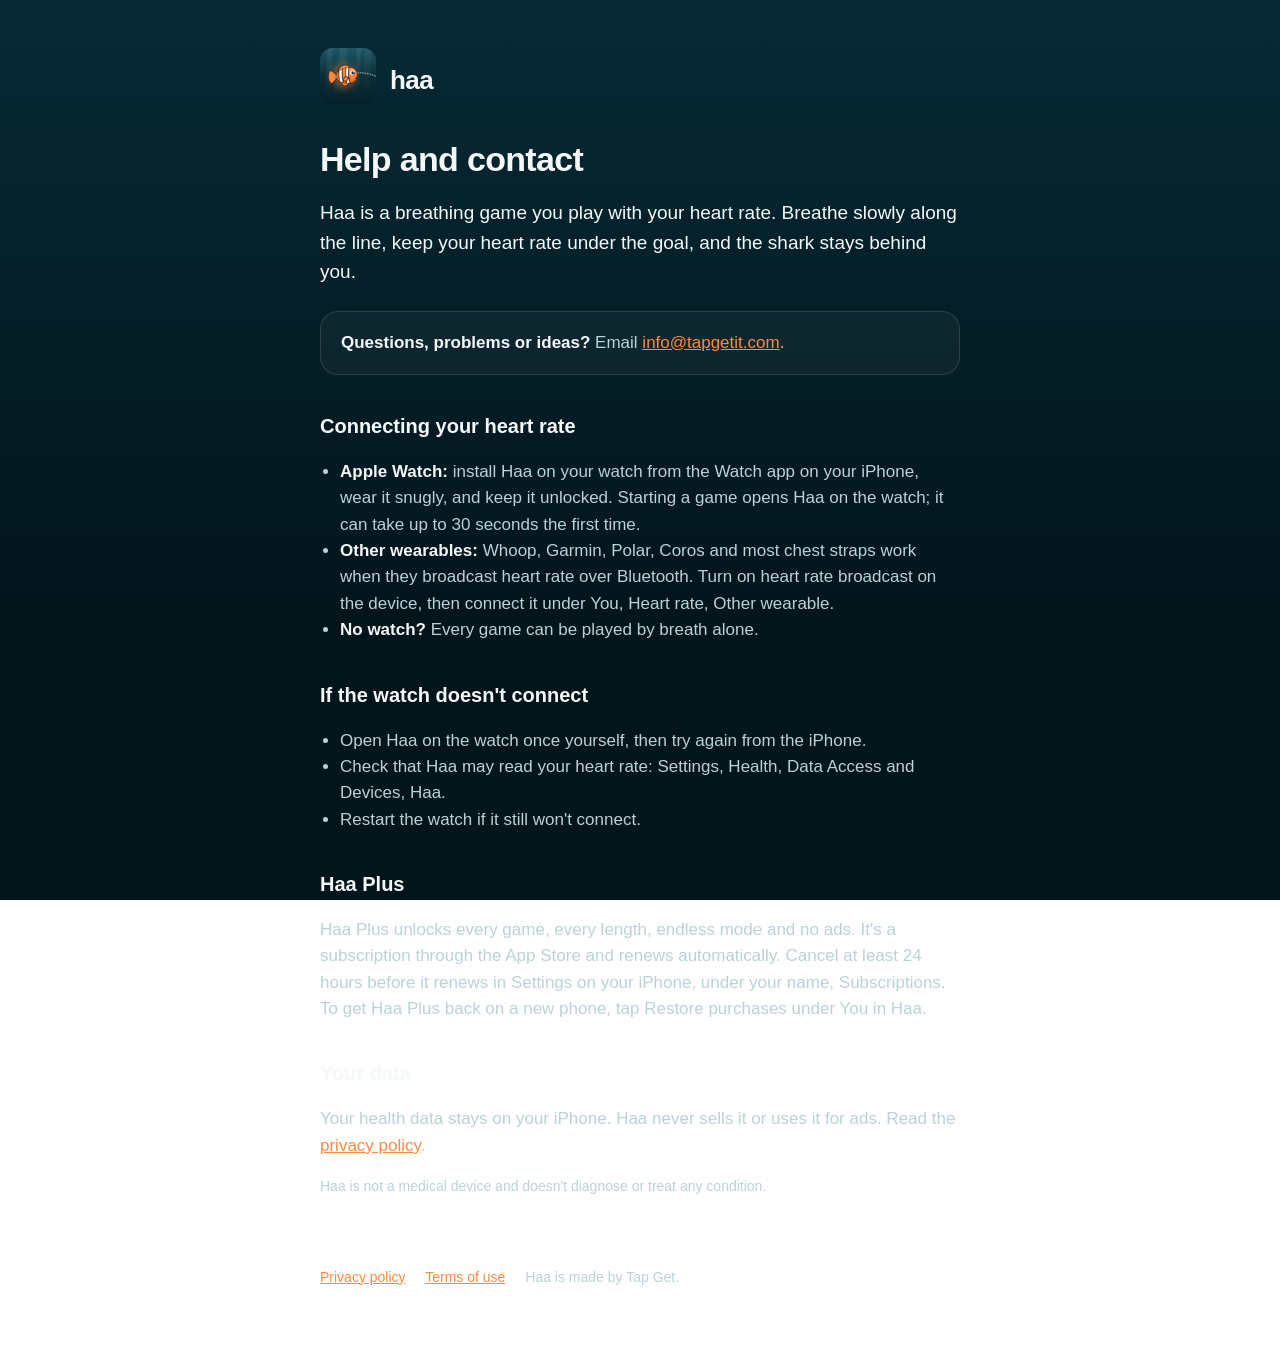
==== index.html @ 4bebead8 "Haa help, contact and privacy policy Co-Authored-By: Claude Opus 5.5 <noreply@anthropic.com>" ====
<!doctype html>
<html lang="en-GB">
<head>
<meta charset="utf-8">
<meta name="viewport" content="width=device-width, initial-scale=1">
<title>Haa: help and contact</title>
<meta name="description" content="Haa is a breathing game you play with your heart rate. Help, questions and contact.">
<link rel="icon" href="icon.png">
<link rel="apple-touch-icon" href="icon.png">
<link rel="stylesheet" href="style.css">
</head>
<body>
<main>
  <header><a href="./"><img src="icon.png" alt=""></a><a href="./" class="name">haa</a></header>

  <h1>Help and contact</h1>
  <p class="lead">Haa is a breathing game you play with your heart rate. Breathe slowly along the line, keep your heart rate under the goal, and the shark stays behind you.</p>

  <div class="card">
    <p><strong>Questions, problems or ideas?</strong> Email <a href="mailto:info@tapgetit.com">info@tapgetit.com</a>.</p>
  </div>

  <h2>Connecting your heart rate</h2>
  <ul>
    <li><strong>Apple Watch:</strong> install Haa on your watch from the Watch app on your iPhone, wear it snugly, and keep it unlocked. Starting a game opens Haa on the watch; it can take up to 30 seconds the first time.</li>
    <li><strong>Other wearables:</strong> Whoop, Garmin, Polar, Coros and most chest straps work when they broadcast heart rate over Bluetooth. Turn on heart rate broadcast on the device, then connect it under You, Heart rate, Other wearable.</li>
    <li><strong>No watch?</strong> Every game can be played by breath alone.</li>
  </ul>

  <h2>If the watch doesn't connect</h2>
  <ul>
    <li>Open Haa on the watch once yourself, then try again from the iPhone.</li>
    <li>Check that Haa may read your heart rate: Settings, Health, Data Access and Devices, Haa.</li>
    <li>Restart the watch if it still won't connect.</li>
  </ul>

  <h2>Haa Plus</h2>
  <p>Haa Plus unlocks every game, every length, endless mode and no ads. It's a subscription through the App Store and renews automatically. Cancel at least 24 hours before it renews in Settings on your iPhone, under your name, Subscriptions. To get Haa Plus back on a new phone, tap Restore purchases under You in Haa.</p>

  <h2>Your data</h2>
  <p>Your health data stays on your iPhone. Haa never sells it or uses it for ads. Read the <a href="privacy/">privacy policy</a>.</p>

  <p class="small">Haa is not a medical device and doesn't diagnose or treat any condition.</p>

  <footer>
    <a href="privacy/">Privacy policy</a>
    <a href="https://www.apple.com/legal/internet-services/itunes/dev/stdeula/">Terms of use</a>
    <span>Haa is made by Tap Get.</span>
  </footer>
</main>
</body>
</html>
---- style.css ----
:root {
  --water: #062a35;
  --deep: #03141b;
  --ink: #f4f8f9;
  --mist: #b9d2d8;
  --orange: #ff8a3d;
  --line: rgba(255, 255, 255, 0.12);
}
* { box-sizing: border-box; }
html { -webkit-text-size-adjust: 100%; }
body {
  margin: 0;
  min-height: 100vh;
  background: linear-gradient(180deg, var(--water) 0%, var(--deep) 70%) fixed;
  color: var(--ink);
  font: 17px/1.55 -apple-system, BlinkMacSystemFont, "SF Pro Text", "Segoe UI", Roboto, Helvetica, Arial, sans-serif;
}
main { max-width: 680px; margin: 0 auto; padding: 48px 20px 64px; }
header { display: flex; align-items: center; gap: 14px; margin-bottom: 28px; }
header img { width: 56px; height: 56px; border-radius: 13px; }
header a { color: inherit; text-decoration: none; }
header .name { font-weight: 800; font-size: 26px; letter-spacing: -0.02em; }
h1 { font-size: 34px; line-height: 1.15; letter-spacing: -0.02em; margin: 0 0 12px; }
h2 { font-size: 20px; margin: 36px 0 8px; }
p, li { color: var(--mist); }
strong { color: var(--ink); }
a { color: var(--orange); }
ul { padding-left: 20px; }
.lead { font-size: 19px; color: var(--ink); }
.card { border: 1px solid var(--line); border-radius: 18px; padding: 18px 20px; margin: 24px 0; background: rgba(255, 255, 255, 0.04); }
.card p { margin: 0; }
.small { font-size: 14px; }
footer { margin-top: 48px; padding-top: 20px; border-top: 1px solid var(--line); font-size: 14px; color: var(--mist); }
footer a { margin-right: 16px; }
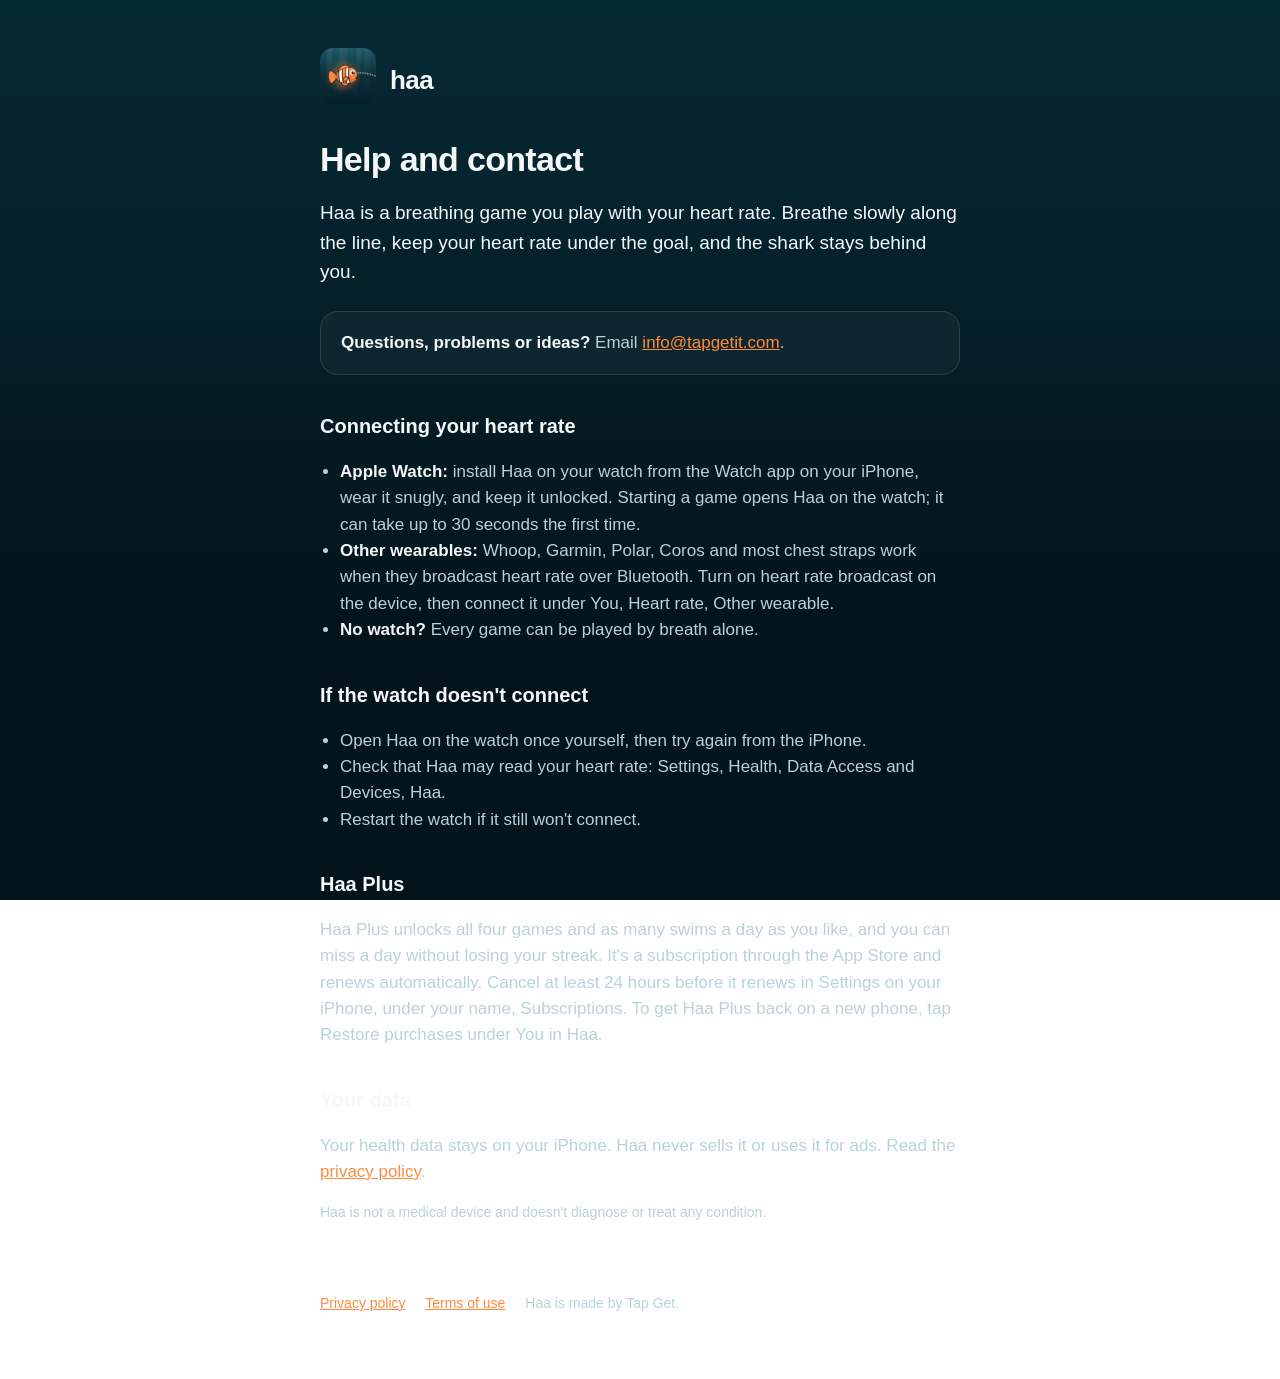
==== commit 074e9a43: "No ads or prizes in the first version Co-Authored-By: Claude Opus 5.5 <noreply@anthropic.com>" ====
--- a/index.html
+++ b/index.html
@@ -35,7 +35,7 @@
   </ul>
 
   <h2>Haa Plus</h2>
-  <p>Haa Plus unlocks every game, every length, endless mode and no ads. It's a subscription through the App Store and renews automatically. Cancel at least 24 hours before it renews in Settings on your iPhone, under your name, Subscriptions. To get Haa Plus back on a new phone, tap Restore purchases under You in Haa.</p>
+  <p>Haa Plus unlocks all four games and as many swims a day as you like, and you can miss a day without losing your streak. It's a subscription through the App Store and renews automatically. Cancel at least 24 hours before it renews in Settings on your iPhone, under your name, Subscriptions. To get Haa Plus back on a new phone, tap Restore purchases under You in Haa.</p>
 
   <h2>Your data</h2>
   <p>Your health data stays on your iPhone. Haa never sells it or uses it for ads. Read the <a href="privacy/">privacy policy</a>.</p>
